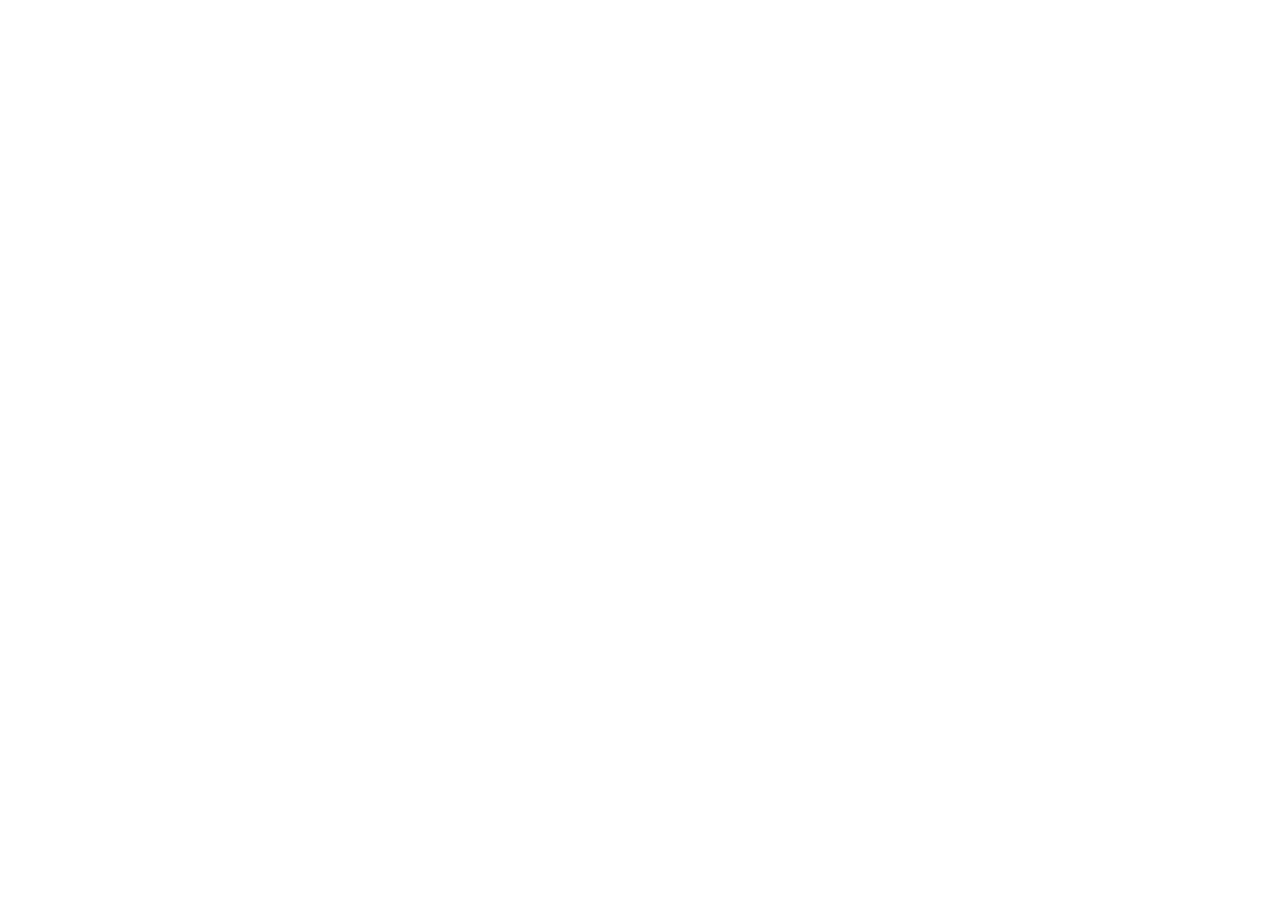
==== frontend/index.html @ f8ec0235 "LLM first commit" ====
<!DOCTYPE html>
<html>
<head>
    <title>Skopos Test</title>
</head>
<body>
    <div id="output"></div>
    <script>
        const output = document.getElementById('output');
        
        // Simulate a profile submission
        const profile = {
            education_level: "Bachelor's",
            field_of_study: "Computer Science",
            current_skills: ["Python", "JavaScript"],
            interests: ["AI"],
            experience_level: "mid",
            learning_preferences: ["video"],
            available_hours_per_week: 10,
            career_goals: "Become an AI Engineer"
        };
        
        const eventSource = new EventSource('/api/v1/recommendations/stream');
        
        eventSource.addEventListener('section', (e) => {
            const data = JSON.parse(e.data);
            output.innerHTML += `<h2>${data.section}</h2>`;
        });
        
        eventSource.addEventListener('chunk', (e) => {
            const data = JSON.parse(e.data);
            output.innerHTML += data.text;
        });
        
        eventSource.addEventListener('done', () => {
            output.innerHTML += '<p>Complete!</p>';
        });
    </script>
</body>
</html>
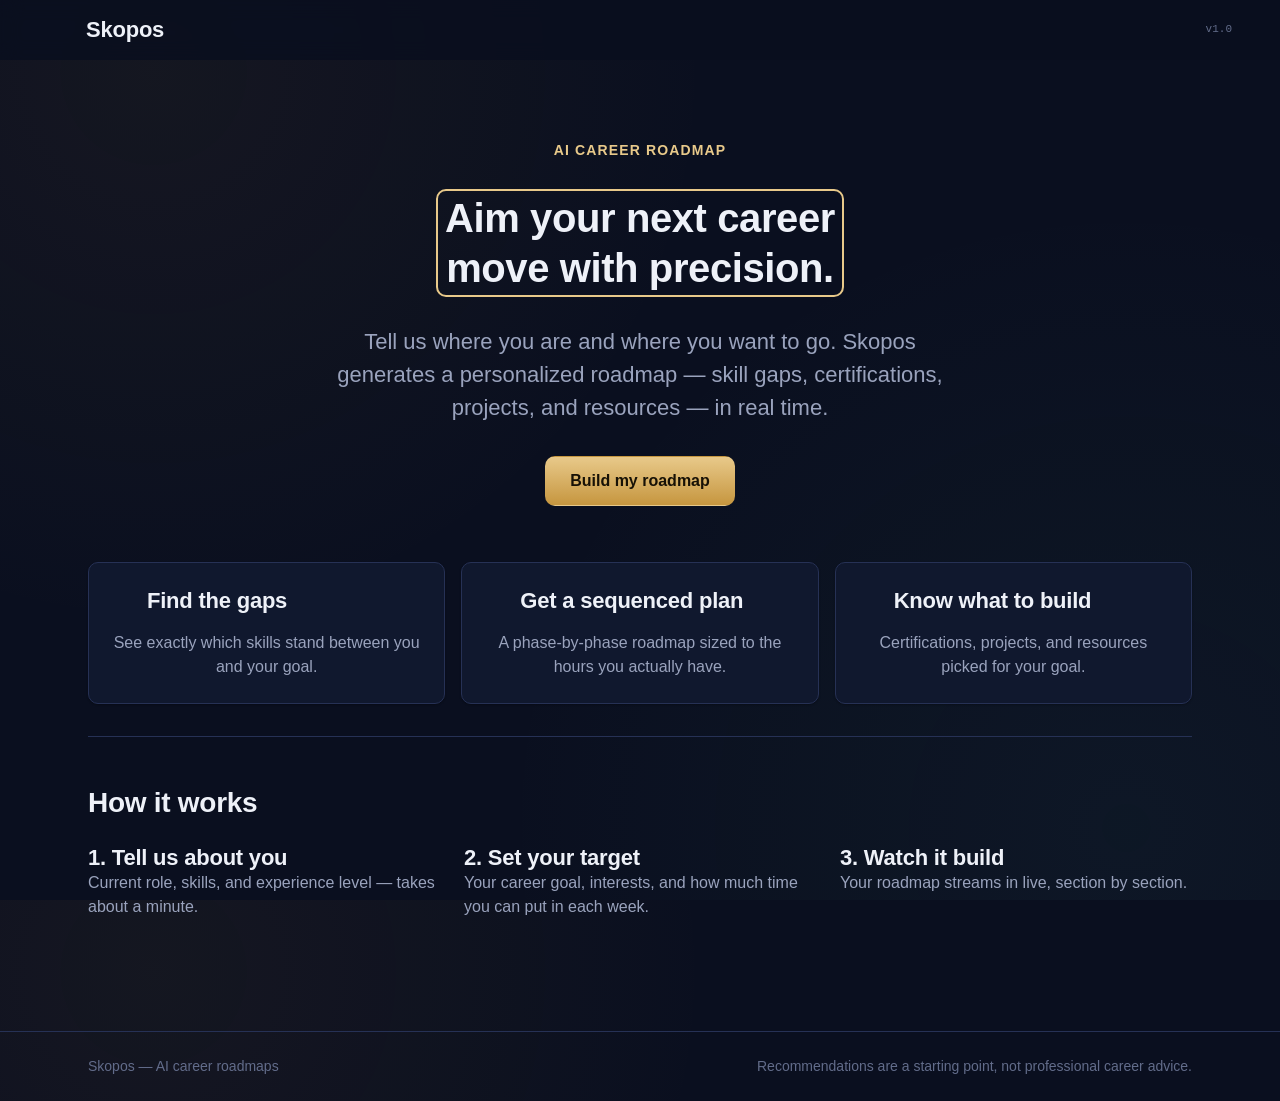
==== commit c788d35e: "Add frontend changes" ====
--- a/frontend/index.html
+++ b/frontend/index.html
@@ -1,40 +1,265 @@
 <!DOCTYPE html>
-<html>
+<html lang="en">
+
 <head>
-    <title>Skopos Test</title>
+    <meta charset="UTF-8" />
+    <meta name="viewport" content="width=device-width, initial-scale=1.0" />
+    <title>Skopos — Your AI Career Roadmap</title>
+    <meta name="description"
+        content="Answer a few questions and get a personalized career roadmap: skill gaps, certifications, projects, and resources — generated for you." />
+    <link rel="icon" type="image/svg+xml" href="favicon.svg" />
+    <link rel="stylesheet" href="assets/css/base.css" />
+    <link rel="stylesheet" href="assets/css/layout.css" />
+    <link rel="stylesheet" href="assets/css/components.css" />
 </head>
+
 <body>
-    <div id="output"></div>
-    <script>
-        const output = document.getElementById('output');
-        
-        // Simulate a profile submission
-        const profile = {
-            education_level: "Bachelor's",
-            field_of_study: "Computer Science",
-            current_skills: ["Python", "JavaScript"],
-            interests: ["AI"],
-            experience_level: "mid",
-            learning_preferences: ["video"],
-            available_hours_per_week: 10,
-            career_goals: "Become an AI Engineer"
-        };
-        
-        const eventSource = new EventSource('/api/v1/recommendations/stream');
-        
-        eventSource.addEventListener('section', (e) => {
-            const data = JSON.parse(e.data);
-            output.innerHTML += `<h2>${data.section}</h2>`;
-        });
-        
-        eventSource.addEventListener('chunk', (e) => {
-            const data = JSON.parse(e.data);
-            output.innerHTML += data.text;
-        });
-        
-        eventSource.addEventListener('done', () => {
-            output.innerHTML += '<p>Complete!</p>';
-        });
-    </script>
+    <a href="#main-content" class="u-skip-link">Skip to content</a>
+
+    <div class="app-shell">
+        <header id="navbar-mount"></header>
+
+        <main id="main-content" class="app-main">
+            <div id="error-banner-slot" class="error-banner-slot" aria-live="assertive"></div>
+
+            <!-- ============ LANDING VIEW ============ -->
+            <section id="view-landing" class="view">
+                <div class="container">
+                    <div class="hero reticle">
+                        <span class="hero__eyebrow">AI career roadmap</span>
+                        <h1 class="hero__title" tabindex="-1">Aim your next career move with precision.</h1>
+                        <p class="hero__subtitle">
+                            Tell us where you are and where you want to go. Skopos generates a personalized
+                            roadmap — skill gaps, certifications, projects, and resources — in real time.
+                        </p>
+                        <div class="hero__cta">
+                            <button type="button" id="start-btn" class="btn btn--primary">Build my roadmap</button>
+                        </div>
+
+                        <div class="value-props">
+                            <div class="card">
+                                <div class="card__header">
+                                    <span class="card__icon" data-icon="icon-skill-gap"></span>
+                                    <h3 class="card__title">Find the gaps</h3>
+                                </div>
+                                <p class="card__body">See exactly which skills stand between you and your goal.</p>
+                            </div>
+                            <div class="card">
+                                <div class="card__header">
+                                    <span class="card__icon" data-icon="icon-roadmap"></span>
+                                    <h3 class="card__title">Get a sequenced plan</h3>
+                                </div>
+                                <p class="card__body">A phase-by-phase roadmap sized to the hours you actually have.</p>
+                            </div>
+                            <div class="card">
+                                <div class="card__header">
+                                    <span class="card__icon" data-icon="icon-certification"></span>
+                                    <h3 class="card__title">Know what to build</h3>
+                                </div>
+                                <p class="card__body">Certifications, projects, and resources picked for your goal.</p>
+                            </div>
+                        </div>
+                    </div>
+
+                    <div class="how-it-works">
+                        <h2>How it works</h2>
+                        <div class="how-it-works__steps">
+                            <div>
+                                <h3>1. Tell us about you</h3>
+                                <p>Current role, skills, and experience level — takes about a minute.</p>
+                            </div>
+                            <div>
+                                <h3>2. Set your target</h3>
+                                <p>Your career goal, interests, and how much time you can put in each week.</p>
+                            </div>
+                            <div>
+                                <h3>3. Watch it build</h3>
+                                <p>Your roadmap streams in live, section by section.</p>
+                            </div>
+                        </div>
+                    </div>
+                </div>
+            </section>
+
+            <!-- ============ FORM / WIZARD VIEW ============ -->
+            <section id="view-form" class="view u-hidden">
+                <div class="container form-view">
+                    <form id="profile-form" novalidate>
+
+                        <!-- Step 1: Background -->
+                        <div class="wizard__step reticle" data-step="background" id="step-background">
+                            <h2 tabindex="-1">Your background</h2>
+
+                            <div class="form__field" id="field-currentRole">
+                                <label class="form__label" for="input-currentRole">Current role</label>
+                                <input class="form__control" type="text" id="input-currentRole" name="currentRole"
+                                    placeholder="e.g. Frontend Developer, Student, Career switcher"
+                                    autocomplete="off" />
+                                <p class="form__error" id="error-currentRole" role="alert"></p>
+                            </div>
+
+                            <div class="form__field" id="field-experienceLevel">
+                                <span class="form__label" id="label-experienceLevel">Experience level</span>
+                                <div class="segmented" role="group" aria-labelledby="label-experienceLevel"
+                                    data-field="experienceLevel">
+                                    <button type="button" class="segmented__option" data-value="student"
+                                        aria-pressed="false">Student</button>
+                                    <button type="button" class="segmented__option" data-value="0-2"
+                                        aria-pressed="false">0–2 yrs</button>
+                                    <button type="button" class="segmented__option" data-value="3-5"
+                                        aria-pressed="false">3–5 yrs</button>
+                                    <button type="button" class="segmented__option" data-value="6-10"
+                                        aria-pressed="false">6–10 yrs</button>
+                                    <button type="button" class="segmented__option" data-value="10+"
+                                        aria-pressed="false">10+ yrs</button>
+                                </div>
+                                <p class="form__error" id="error-experienceLevel" role="alert"></p>
+                            </div>
+
+                            <div class="form__field" id="field-skills">
+                                <label class="form__label" for="input-skills">
+                                    Current skills <span class="form__label-optional">(optional, up to 30)</span>
+                                </label>
+                                <div id="chip-mount-skills"></div>
+                                <p class="form__hint">Press Enter or comma after each skill.</p>
+                                <p class="form__error" id="error-skills" role="alert"></p>
+                            </div>
+
+                            <div class="form__actions form__actions--end">
+                                <button type="button" class="btn btn--primary" data-action="next">Next</button>
+                            </div>
+                        </div>
+
+                        <!-- Step 2: Goals -->
+                        <div class="wizard__step reticle u-hidden" data-step="goals" id="step-goals" aria-hidden="true">
+                            <h2 tabindex="-1">Your goals</h2>
+
+                            <div class="form__field" id="field-careerGoal">
+                                <label class="form__label" for="input-careerGoal">Career goal</label>
+                                <textarea class="form__control" id="input-careerGoal" name="careerGoal"
+                                    placeholder="e.g. I want to become a senior frontend engineer specializing in accessible, performant web apps within 2 years."
+                                    maxlength="500"></textarea>
+                                <p class="form__counter" id="counter-careerGoal">0 / 500</p>
+                                <p class="form__error" id="error-careerGoal" role="alert"></p>
+                            </div>
+
+                            <div class="form__field" id="field-interests">
+                                <label class="form__label" for="input-interests">Interests (1–15)</label>
+                                <div id="chip-mount-interests"></div>
+                                <p class="form__hint">e.g. accessibility, design systems, backend architecture.</p>
+                                <p class="form__error" id="error-interests" role="alert"></p>
+                            </div>
+
+                            <div class="form__actions">
+                                <button type="button" class="btn btn--secondary" data-action="back">Back</button>
+                                <button type="button" class="btn btn--primary" data-action="next">Next</button>
+                            </div>
+                        </div>
+
+                        <!-- Step 3: Availability -->
+                        <div class="wizard__step reticle u-hidden" data-step="availability" id="step-availability"
+                            aria-hidden="true">
+                            <h2 tabindex="-1">Your availability</h2>
+
+                            <div class="form__field" id="field-targetTimeline">
+                                <span class="form__label" id="label-targetTimeline">Target timeline</span>
+                                <div class="segmented" role="group" aria-labelledby="label-targetTimeline"
+                                    data-field="targetTimeline">
+                                    <button type="button" class="segmented__option" data-value="3mo"
+                                        aria-pressed="false">3 months</button>
+                                    <button type="button" class="segmented__option" data-value="6mo"
+                                        aria-pressed="false">6 months</button>
+                                    <button type="button" class="segmented__option" data-value="1yr"
+                                        aria-pressed="false">1 year</button>
+                                    <button type="button" class="segmented__option" data-value="2yr+"
+                                        aria-pressed="false">2+ years</button>
+                                </div>
+                                <p class="form__error" id="error-targetTimeline" role="alert"></p>
+                            </div>
+
+                            <div class="form__field" id="field-hoursPerWeek">
+                                <label class="form__label" for="input-hoursPerWeek">Hours per week you can
+                                    commit</label>
+                                <div class="form__range-row">
+                                    <input type="range" id="input-hoursPerWeek" min="1" max="80" step="1" value="10" />
+                                    <span class="form__range-value" id="value-hoursPerWeek">10 hrs</span>
+                                </div>
+                                <p class="form__error" id="error-hoursPerWeek" role="alert"></p>
+                            </div>
+
+                            <div class="form__field" id="field-learningStyle">
+                                <span class="form__label" id="label-learningStyle">Preferred learning style</span>
+                                <div class="segmented" role="group" aria-labelledby="label-learningStyle"
+                                    data-field="learningStyle">
+                                    <button type="button" class="segmented__option" data-value="self-paced"
+                                        aria-pressed="false">Self-paced</button>
+                                    <button type="button" class="segmented__option" data-value="structured"
+                                        aria-pressed="false">Structured courses</button>
+                                    <button type="button" class="segmented__option" data-value="project-based"
+                                        aria-pressed="false">Project-based</button>
+                                    <button type="button" class="segmented__option" data-value="mixed"
+                                        aria-pressed="false">Mixed</button>
+                                </div>
+                                <p class="form__error" id="error-learningStyle" role="alert"></p>
+                            </div>
+
+                            <div class="form__actions">
+                                <button type="button" class="btn btn--secondary" data-action="back">Back</button>
+                                <button type="button" class="btn btn--primary" data-action="next">Next</button>
+                            </div>
+                        </div>
+
+                        <!-- Step 4: Review -->
+                        <div class="wizard__step reticle u-hidden" data-step="review" id="step-review"
+                            aria-hidden="true">
+                            <h2 tabindex="-1">Review your answers</h2>
+                            <div class="review__list" id="review-list"></div>
+                            <div class="form__actions">
+                                <button type="button" class="btn btn--secondary" data-action="back">Back</button>
+                                <button type="submit" class="btn btn--primary" id="submit-btn">
+                                    <span class="btn__label">Generate my roadmap</span>
+                                    <span class="btn__spinner"><span class="spinner spinner--sm"></span></span>
+                                </button>
+                            </div>
+                        </div>
+
+                    </form>
+                </div>
+            </section>
+
+            <!-- ============ LOADING VIEW ============ -->
+            <section id="view-loading" class="view u-hidden">
+                <div class="container loading-view">
+                    <h2 tabindex="-1" class="loading__status" id="loading-status">Building your roadmap…</h2>
+                    <div id="results-sections" class="results__sections"></div>
+                </div>
+            </section>
+
+            <!-- ============ RESULTS VIEW ============ -->
+            <section id="view-results" class="view u-hidden">
+                <div class="container results-view">
+                    <div class="results__header">
+                        <h2 tabindex="-1">Your roadmap</h2>
+                        <div class="results__actions">
+                            <button type="button" class="btn btn--ghost" id="copy-btn">Copy as text</button>
+                            <button type="button" class="btn btn--ghost" id="download-btn">Download</button>
+                            <button type="button" class="btn btn--secondary" id="start-over-btn">Start over</button>
+                        </div>
+                    </div>
+                    <div id="results-sections-final" class="results__sections"></div>
+                </div>
+            </section>
+        </main>
+
+        <footer class="site-footer">
+            <div class="container site-footer__row">
+                <span>Skopos — AI career roadmaps</span>
+                <span>Recommendations are a starting point, not professional career advice.</span>
+            </div>
+        </footer>
+    </div>
+
+    <script type="module" src="assets/js/main.js"></script>
 </body>
+
 </html>
--- a/frontend/assets/css/base.css
+++ b/frontend/assets/css/base.css
@@ -0,0 +1,243 @@
+/* base.css — resets, design tokens (CSS custom properties), base typography */
+
+/* ---------- Design Tokens ---------- */
+:root {
+  /* Color — deep navy field with a brass instrument accent (reticle/optics motif) */
+  --color-bg: #0a0f1f;
+  --color-bg-subtle: #10182e;
+  --color-bg-elevated: #16203c;
+  --color-primary: #c6963f;
+  --color-primary-dark: #a67a2c;
+  --color-primary-tint: #e8c98a;
+  --color-secondary: #4fb8a6;
+  --color-error: #ef5f5f;
+  --color-error-tint: #3a1f24;
+  --color-warning: #e0a83e;
+  --color-warning-tint: #362a15;
+  --color-text: #eef1f8;
+  --color-text-muted: #9aa3bd;
+  --color-text-faint: #626c8a;
+  --color-border: #263155;
+  --color-border-strong: #3a4770;
+  --color-focus-ring: #e8c98a;
+
+  /* Typography */
+  --font-family-base: -apple-system, BlinkMacSystemFont, "Segoe UI", Roboto, Helvetica, Arial, sans-serif;
+  --font-family-mono: ui-monospace, "SFMono-Regular", Menlo, Consolas, monospace;
+
+  --font-size-h1: 28px;
+  --font-size-h2: 22px;
+  --font-size-h3: 18px;
+  --font-size-body: 15px;
+  --font-size-small: 13px;
+  --font-size-micro: 11px;
+
+  --font-weight-regular: 400;
+  --font-weight-semibold: 600;
+  --font-weight-bold: 700;
+
+  --line-height-heading: 1.25;
+  --line-height-body: 1.5;
+
+  /* Spacing scale (8px base) */
+  --space-1: 4px;
+  --space-2: 8px;
+  --space-3: 12px;
+  --space-4: 16px;
+  --space-5: 24px;
+  --space-6: 32px;
+  --space-7: 48px;
+  --space-8: 64px;
+
+  /* Radius */
+  --radius-sm: 6px;
+  --radius-md: 10px;
+  --radius-lg: 16px;
+  --radius-full: 999px;
+
+  /* Shadow */
+  --shadow-sm: 0 1px 2px rgba(0, 0, 0, 0.3);
+  --shadow-md: 0 4px 16px rgba(0, 0, 0, 0.4);
+  --shadow-lg: 0 16px 48px rgba(0, 0, 0, 0.55);
+
+  /* Motion */
+  --duration-fast: 120ms;
+  --duration-base: 200ms;
+  --easing-standard: cubic-bezier(0.2, 0, 0, 1);
+
+  /* Layout */
+  --content-max-width: 1200px;
+  --form-max-width: 720px;
+  --touch-target-min: 44px;
+}
+
+@media (min-width: 481px) {
+  :root {
+    --font-size-h1: 40px;
+    --font-size-h2: 28px;
+    --font-size-h3: 22px;
+    --font-size-body: 16px;
+    --font-size-small: 14px;
+  }
+}
+
+/* ---------- Reset ---------- */
+*,
+*::before,
+*::after {
+  box-sizing: border-box;
+}
+
+html,
+body {
+  height: 100%;
+}
+
+body {
+  margin: 0;
+  font-family: var(--font-family-base);
+  font-size: var(--font-size-body);
+  line-height: var(--line-height-body);
+  color: var(--color-text);
+  background-color: var(--color-bg);
+  background-image:
+    radial-gradient(circle at 12% 8%, rgba(198, 150, 63, 0.06), transparent 40%),
+    radial-gradient(circle at 88% 92%, rgba(79, 184, 166, 0.05), transparent 45%);
+  -webkit-font-smoothing: antialiased;
+  text-rendering: optimizeLegibility;
+}
+
+img,
+svg {
+  display: block;
+  max-width: 100%;
+}
+
+h1,
+h2,
+h3,
+h4,
+p,
+figure {
+  margin: 0;
+}
+
+h1,
+h2,
+h3,
+h4 {
+  font-weight: var(--font-weight-bold);
+  line-height: var(--line-height-heading);
+  letter-spacing: -0.01em;
+}
+
+h1 {
+  font-size: var(--font-size-h1);
+}
+
+h2 {
+  font-size: var(--font-size-h2);
+}
+
+h3 {
+  font-size: var(--font-size-h3);
+  font-weight: var(--font-weight-semibold);
+}
+
+p {
+  color: var(--color-text-muted);
+}
+
+a {
+  color: var(--color-primary-tint);
+  text-decoration-color: rgba(230, 201, 138, 0.4);
+  text-underline-offset: 3px;
+}
+
+a:hover {
+  text-decoration-color: currentColor;
+}
+
+button,
+input,
+textarea,
+select {
+  font: inherit;
+  color: inherit;
+}
+
+button {
+  cursor: pointer;
+  background: none;
+  border: none;
+}
+
+ul,
+ol {
+  margin: 0;
+  padding: 0;
+  list-style: none;
+}
+
+/* ---------- Focus ---------- */
+:focus {
+  outline: none;
+}
+
+:focus-visible {
+  outline: 2px solid var(--color-focus-ring);
+  outline-offset: 2px;
+  border-radius: var(--radius-sm);
+}
+
+/* ---------- Selection ---------- */
+::selection {
+  background: rgba(198, 150, 63, 0.35);
+  color: var(--color-text);
+}
+
+/* ---------- Utilities ---------- */
+.u-hidden {
+  display: none !important;
+}
+
+.u-sr-only {
+  position: absolute;
+  width: 1px;
+  height: 1px;
+  padding: 0;
+  margin: -1px;
+  overflow: hidden;
+  clip: rect(0, 0, 0, 0);
+  white-space: nowrap;
+  border: 0;
+}
+
+.u-skip-link {
+  position: absolute;
+  left: var(--space-3);
+  top: -100px;
+  background: var(--color-primary);
+  color: #14161a;
+  padding: var(--space-2) var(--space-4);
+  border-radius: var(--radius-sm);
+  font-weight: var(--font-weight-semibold);
+  z-index: 100;
+  transition: top var(--duration-base) var(--easing-standard);
+}
+
+.u-skip-link:focus {
+  top: var(--space-3);
+}
+
+/* ---------- Reduced motion ---------- */
+@media (prefers-reduced-motion: reduce) {
+  *,
+  *::before,
+  *::after {
+    animation-duration: 0.01ms !important;
+    animation-iteration-count: 1 !important;
+    transition-duration: 0.01ms !important;
+    scroll-behavior: auto !important;
+  }
+}
--- a/frontend/assets/css/layout.css
+++ b/frontend/assets/css/layout.css
@@ -0,0 +1,229 @@
+/* layout.css — page structure, containers, grid systems, breakpoints */
+
+html {
+  scroll-behavior: smooth;
+}
+
+.container {
+  width: 100%;
+  max-width: var(--content-max-width);
+  margin-inline: auto;
+  padding-inline: var(--space-4);
+}
+
+@media (min-width: 1025px) {
+  .container {
+    padding-inline: var(--space-7);
+  }
+}
+
+.view {
+  min-height: calc(100vh - 64px);
+  padding-block: var(--space-6) var(--space-8);
+}
+
+/* ---------- App shell ---------- */
+.app-shell {
+  display: flex;
+  flex-direction: column;
+  min-height: 100vh;
+}
+
+.app-main {
+  flex: 1;
+}
+
+/* ---------- Hero ---------- */
+.hero {
+  display: grid;
+  gap: var(--space-6);
+  padding-block: var(--space-7) var(--space-6);
+  text-align: center;
+}
+
+.hero__eyebrow {
+  display: inline-flex;
+  align-items: center;
+  gap: var(--space-2);
+  justify-self: center;
+  color: var(--color-primary-tint);
+  font-size: var(--font-size-small);
+  font-weight: var(--font-weight-semibold);
+  letter-spacing: 0.08em;
+  text-transform: uppercase;
+}
+
+.hero__title {
+  max-width: 18ch;
+  margin-inline: auto;
+}
+
+.hero__subtitle {
+  max-width: 52ch;
+  margin-inline: auto;
+  font-size: var(--font-size-h3);
+}
+
+.hero__cta {
+  justify-self: center;
+}
+
+.value-props {
+  display: grid;
+  grid-template-columns: 1fr;
+  gap: var(--space-4);
+  margin-top: var(--space-5);
+}
+
+@media (min-width: 481px) {
+  .value-props {
+    grid-template-columns: repeat(3, 1fr);
+  }
+}
+
+/* ---------- How it works ---------- */
+.how-it-works {
+  padding-block: var(--space-7);
+  border-top: 1px solid var(--color-border);
+}
+
+.how-it-works__steps {
+  display: grid;
+  grid-template-columns: 1fr;
+  gap: var(--space-5);
+  margin-top: var(--space-5);
+}
+
+@media (min-width: 481px) {
+  .how-it-works__steps {
+    grid-template-columns: repeat(3, 1fr);
+  }
+}
+
+/* ---------- Form / wizard ---------- */
+.form-view {
+  max-width: var(--form-max-width);
+  margin-inline: auto;
+}
+
+.wizard__step {
+  display: grid;
+  gap: var(--space-4);
+}
+
+.form__field {
+  display: grid;
+  gap: var(--space-2);
+  width: 100%;
+}
+
+.form__actions {
+  display: flex;
+  justify-content: space-between;
+  gap: var(--space-3);
+  margin-top: var(--space-6);
+}
+
+.form__actions--end {
+  justify-content: flex-end;
+}
+
+/* ---------- Review ---------- */
+.review__list {
+  display: grid;
+  gap: var(--space-4);
+}
+
+.review__row {
+  display: flex;
+  justify-content: space-between;
+  align-items: baseline;
+  gap: var(--space-4);
+  padding-block: var(--space-3);
+  border-bottom: 1px solid var(--color-border);
+}
+
+/* ---------- Loading ---------- */
+.loading-view {
+  max-width: var(--content-max-width);
+  margin-inline: auto;
+}
+
+.loading__status {
+  text-align: center;
+  margin-bottom: var(--space-5);
+  color: var(--color-text-muted);
+}
+
+/* ---------- Results ---------- */
+.results-view {
+  max-width: var(--content-max-width);
+  margin-inline: auto;
+}
+
+.results__header {
+  display: flex;
+  align-items: center;
+  justify-content: space-between;
+  flex-wrap: wrap;
+  gap: var(--space-3);
+  margin-bottom: var(--space-6);
+}
+
+.results__actions {
+  display: flex;
+  gap: var(--space-3);
+  flex-wrap: wrap;
+}
+
+.results__sections {
+  display: grid;
+  gap: var(--space-5);
+}
+
+.card-grid {
+  display: grid;
+  gap: var(--space-4);
+  grid-template-columns: repeat(auto-fit, minmax(240px, 1fr));
+  margin-top: var(--space-4);
+}
+
+/* ---------- Error banner placement ---------- */
+.error-banner-slot {
+  max-width: var(--content-max-width);
+  margin-inline: auto;
+  padding-inline: var(--space-4);
+}
+
+/* ---------- Footer ---------- */
+.site-footer {
+  border-top: 1px solid var(--color-border);
+  padding-block: var(--space-5);
+}
+
+.site-footer__row {
+  display: flex;
+  justify-content: space-between;
+  align-items: center;
+  flex-wrap: wrap;
+  gap: var(--space-2);
+  font-size: var(--font-size-small);
+  color: var(--color-text-faint);
+}
+
+@media (max-width: 480px) {
+  .site-footer__row {
+    justify-content: center;
+    text-align: center;
+    flex-direction: column;
+  }
+}
+
+/* ---------- 404 ---------- */
+.not-found {
+  min-height: 100vh;
+  display: grid;
+  place-items: center;
+  text-align: center;
+  padding: var(--space-6);
+}
--- a/frontend/assets/css/components.css
+++ b/frontend/assets/css/components.css
@@ -0,0 +1,881 @@
+/* components.css — all component-level styles (BEM-like naming) */
+
+/* ============================================================
+   Signature element: reticle corner brackets — a targeting/optics
+   motif that echoes "Skopos" (Greek: target/aim). Used sparingly
+   on the active wizard step, hero focal point, and card hover.
+   ============================================================ */
+.reticle {
+  position: relative;
+}
+
+.reticle::before,
+.reticle::after,
+.reticle > .reticle__br,
+.reticle > .reticle__bl {
+  content: "";
+  position: absolute;
+  width: 14px;
+  height: 14px;
+  border-color: var(--color-primary);
+  opacity: 0;
+  transition: opacity var(--duration-base) var(--easing-standard);
+}
+
+.reticle::before {
+  top: -6px;
+  left: -6px;
+  border-top: 2px solid;
+  border-left: 2px solid;
+}
+
+.reticle::after {
+  top: -6px;
+  right: -6px;
+  border-top: 2px solid;
+  border-right: 2px solid;
+}
+
+.reticle--active::before,
+.reticle--active::after {
+  opacity: 1;
+}
+
+/* ============================================================
+   Navbar
+   ============================================================ */
+.navbar {
+  position: sticky;
+  top: 0;
+  z-index: 40;
+  display: flex;
+  align-items: center;
+  justify-content: space-between;
+  gap: var(--space-4);
+  padding: var(--space-3) var(--space-4);
+  background: rgba(10, 15, 31, 0.85);
+  backdrop-filter: blur(10px);
+  border-bottom: 1px solid transparent;
+  transition: border-color var(--duration-base) var(--easing-standard), box-shadow var(--duration-base) var(--easing-standard);
+}
+
+.navbar--scrolled {
+  border-bottom-color: var(--color-border);
+  box-shadow: var(--shadow-sm);
+}
+
+@media (min-width: 1025px) {
+  .navbar {
+    padding-inline: var(--space-7);
+  }
+}
+
+.navbar__logo {
+  display: flex;
+  align-items: center;
+  gap: var(--space-2);
+  font-weight: var(--font-weight-bold);
+  font-size: var(--font-size-h3);
+  letter-spacing: -0.01em;
+  color: var(--color-text);
+  background: none;
+  border: none;
+  cursor: pointer;
+}
+
+.navbar__logo-mark {
+  width: 24px;
+  height: 24px;
+  color: var(--color-primary);
+  flex-shrink: 0;
+}
+
+.navbar__progress {
+  display: flex;
+  align-items: center;
+  gap: var(--space-3);
+  flex: 1;
+  justify-content: center;
+  max-width: 360px;
+}
+
+.navbar__progress-track {
+  position: relative;
+  flex: 1;
+  height: 4px;
+  border-radius: var(--radius-full);
+  background: var(--color-border);
+  overflow: hidden;
+}
+
+.navbar__progress-fill {
+  position: absolute;
+  inset: 0;
+  width: 0%;
+  background: linear-gradient(90deg, var(--color-primary-dark), var(--color-primary));
+  border-radius: var(--radius-full);
+  transition: width var(--duration-base) var(--easing-standard);
+}
+
+.navbar__progress-label {
+  font-size: var(--font-size-small);
+  color: var(--color-text-muted);
+  white-space: nowrap;
+  font-variant-numeric: tabular-nums;
+}
+
+.navbar__steps {
+  display: none;
+}
+
+@media (min-width: 481px) {
+  .navbar__steps {
+    display: flex;
+    gap: var(--space-2);
+  }
+
+  .navbar__progress-track,
+  .navbar__progress-label {
+    display: none;
+  }
+}
+
+.navbar__step {
+  display: flex;
+  align-items: center;
+  gap: var(--space-1);
+  font-size: var(--font-size-small);
+  color: var(--color-text-faint);
+}
+
+.navbar__step-dot {
+  width: 6px;
+  height: 6px;
+  border-radius: var(--radius-full);
+  background: var(--color-border-strong);
+}
+
+.navbar__step--active {
+  color: var(--color-primary-tint);
+  font-weight: var(--font-weight-semibold);
+}
+
+.navbar__step--active .navbar__step-dot {
+  background: var(--color-primary);
+}
+
+.navbar__step--done .navbar__step-dot {
+  background: var(--color-secondary);
+}
+
+.navbar__version {
+  font-size: var(--font-size-micro);
+  color: var(--color-text-faint);
+  font-family: var(--font-family-mono);
+}
+
+/* ============================================================
+   Buttons
+   ============================================================ */
+.btn {
+  display: inline-flex;
+  align-items: center;
+  justify-content: center;
+  gap: var(--space-2);
+  min-height: var(--touch-target-min);
+  padding: var(--space-3) var(--space-5);
+  border-radius: var(--radius-md);
+  font-size: var(--font-size-body);
+  font-weight: var(--font-weight-semibold);
+  border: 1px solid transparent;
+  transition: transform var(--duration-fast) var(--easing-standard), background-color var(--duration-base), border-color var(--duration-base), box-shadow var(--duration-base);
+  white-space: nowrap;
+}
+
+.btn:active {
+  transform: scale(0.98);
+}
+
+.btn:disabled {
+  cursor: not-allowed;
+  opacity: 0.45;
+  transform: none;
+}
+
+.btn--primary {
+  background: linear-gradient(180deg, var(--color-primary-tint), var(--color-primary));
+  color: #171106;
+}
+
+.btn--primary:hover:not(:disabled) {
+  box-shadow: 0 0 0 3px rgba(198, 150, 63, 0.22);
+}
+
+.btn--secondary {
+  background: transparent;
+  border-color: var(--color-border-strong);
+  color: var(--color-text);
+}
+
+.btn--secondary:hover:not(:disabled) {
+  border-color: var(--color-primary);
+  color: var(--color-primary-tint);
+}
+
+.btn--ghost {
+  background: var(--color-bg-elevated);
+  color: var(--color-text-muted);
+  border-color: var(--color-border);
+}
+
+.btn--ghost:hover:not(:disabled) {
+  color: var(--color-text);
+  border-color: var(--color-border-strong);
+}
+
+.btn--danger {
+  background: var(--color-error);
+  color: #2a0e0e;
+}
+
+.btn--full {
+  width: 100%;
+}
+
+.btn__spinner {
+  display: none;
+}
+
+.btn--loading .btn__label {
+  visibility: hidden;
+}
+
+.btn--loading .btn__spinner {
+  display: inline-flex;
+  position: absolute;
+}
+
+.btn {
+  position: relative;
+}
+
+/* ============================================================
+   Spinner
+   ============================================================ */
+.spinner {
+  width: 18px;
+  height: 18px;
+  border-radius: 50%;
+  border: 2px solid rgba(255, 255, 255, 0.35);
+  border-top-color: currentColor;
+  animation: spin 0.7s linear infinite;
+}
+
+.spinner--sm {
+  width: 14px;
+  height: 14px;
+  border-width: 2px;
+}
+
+@keyframes spin {
+  to {
+    transform: rotate(360deg);
+  }
+}
+
+/* ============================================================
+   Cards
+   ============================================================ */
+.card {
+  background: var(--color-bg-subtle);
+  border: 1px solid var(--color-border);
+  border-radius: var(--radius-md);
+  padding: var(--space-5);
+  box-shadow: var(--shadow-sm);
+}
+
+.card__header {
+  display: flex;
+  align-items: center;
+  gap: var(--space-3);
+  margin-bottom: var(--space-4);
+}
+
+.card__icon {
+  width: 22px;
+  height: 22px;
+  color: var(--color-primary);
+  flex-shrink: 0;
+}
+
+.card__title {
+  font-size: var(--font-size-h3);
+}
+
+.card__body {
+  color: var(--color-text-muted);
+  line-height: var(--line-height-body);
+}
+
+.card__body p + p {
+  margin-top: var(--space-3);
+}
+
+.card__body ul {
+  display: grid;
+  gap: var(--space-2);
+  margin-top: var(--space-3);
+}
+
+.card__body li {
+  position: relative;
+  padding-left: var(--space-4);
+}
+
+.card__body li::before {
+  content: "";
+  position: absolute;
+  left: 0;
+  top: 0.65em;
+  width: 5px;
+  height: 5px;
+  border-radius: var(--radius-full);
+  background: var(--color-primary);
+}
+
+.card__body strong {
+  color: var(--color-text);
+}
+
+.card--roadmap-phase {
+  border-left: 2px solid var(--color-primary);
+  padding-left: var(--space-4);
+  background: transparent;
+  border-top: none;
+  border-right: none;
+  border-bottom: none;
+  border-radius: 0;
+  box-shadow: none;
+  margin-bottom: var(--space-5);
+}
+
+.card--roadmap-phase .card__title {
+  font-size: var(--font-size-body);
+  color: var(--color-primary-tint);
+  text-transform: uppercase;
+  letter-spacing: 0.04em;
+  font-size: var(--font-size-small);
+}
+
+/* Streaming cursor */
+.stream-cursor::after {
+  content: "";
+  display: inline-block;
+  width: 2px;
+  height: 1em;
+  margin-left: 2px;
+  background: var(--color-primary);
+  vertical-align: text-bottom;
+  animation: blink 1s step-start infinite;
+}
+
+@keyframes blink {
+  50% {
+    opacity: 0;
+  }
+}
+
+/* ============================================================
+   Recommendation cards (certifications / projects / resources)
+   ============================================================ */
+.rec-card {
+  background: var(--color-bg-elevated);
+  border: 1px solid var(--color-border);
+  border-radius: var(--radius-md);
+  padding: var(--space-4);
+  display: grid;
+  gap: var(--space-2);
+  transition: border-color var(--duration-base), transform var(--duration-base);
+}
+
+.rec-card:hover {
+  border-color: var(--color-border-strong);
+  transform: translateY(-2px);
+}
+
+.rec-card__top {
+  display: flex;
+  align-items: flex-start;
+  justify-content: space-between;
+  gap: var(--space-2);
+}
+
+.rec-card__icon {
+  width: 18px;
+  height: 18px;
+  color: var(--color-secondary);
+  flex-shrink: 0;
+}
+
+.rec-card__title {
+  font-size: var(--font-size-body);
+  font-weight: var(--font-weight-semibold);
+}
+
+.rec-card__desc {
+  font-size: var(--font-size-small);
+  color: var(--color-text-muted);
+}
+
+.badge {
+  display: inline-flex;
+  align-items: center;
+  padding: 2px var(--space-2);
+  border-radius: var(--radius-full);
+  font-size: var(--font-size-micro);
+  font-weight: var(--font-weight-semibold);
+  text-transform: uppercase;
+  letter-spacing: 0.04em;
+  background: rgba(79, 184, 166, 0.15);
+  color: var(--color-secondary);
+  white-space: nowrap;
+}
+
+/* ============================================================
+   Form fields
+   ============================================================ */
+.form__label {
+  font-size: var(--font-size-small);
+  font-weight: var(--font-weight-semibold);
+  color: var(--color-text);
+}
+
+.form__label-optional {
+  color: var(--color-text-faint);
+  font-weight: var(--font-weight-regular);
+  text-transform: none;
+  margin-left: var(--space-1);
+}
+
+.form__hint {
+  font-size: var(--font-size-small);
+  color: var(--color-text-faint);
+}
+
+.form__control {
+  width: 100%;
+  min-height: var(--touch-target-min);
+  padding: var(--space-3) var(--space-4);
+  background: var(--color-bg-subtle);
+  border: 1px solid var(--color-border);
+  border-radius: var(--radius-sm);
+  color: var(--color-text);
+  transition: border-color var(--duration-base), box-shadow var(--duration-base);
+}
+
+.form__control::placeholder {
+  color: var(--color-text-faint);
+}
+
+.form__control:focus-visible {
+  border-color: var(--color-primary);
+  box-shadow: 0 0 0 3px rgba(198, 150, 63, 0.18);
+}
+
+textarea.form__control {
+  min-height: 120px;
+  resize: vertical;
+}
+
+.form__field--error .form__control {
+  border-color: var(--color-error);
+}
+
+.form__error {
+  display: flex;
+  align-items: center;
+  gap: var(--space-2);
+  font-size: var(--font-size-small);
+  color: var(--color-error);
+}
+
+.form__error:empty {
+  display: none;
+}
+
+.form__counter {
+  font-size: var(--font-size-small);
+  color: var(--color-text-faint);
+  text-align: right;
+}
+
+/* Segmented control */
+.segmented {
+  display: flex;
+  flex-wrap: wrap;
+  gap: var(--space-2);
+}
+
+.segmented__option {
+  min-height: var(--touch-target-min);
+  padding: var(--space-2) var(--space-4);
+  border-radius: var(--radius-sm);
+  border: 1px solid var(--color-border);
+  background: var(--color-bg-subtle);
+  color: var(--color-text-muted);
+  font-weight: var(--font-weight-semibold);
+  font-size: var(--font-size-small);
+  transition: all var(--duration-fast);
+}
+
+.segmented__option[aria-pressed="true"] {
+  border-color: var(--color-primary);
+  background: rgba(198, 150, 63, 0.14);
+  color: var(--color-primary-tint);
+}
+
+/* Range / number */
+.form__range-row {
+  display: flex;
+  align-items: center;
+  gap: var(--space-4);
+}
+
+.form__range-row input[type="range"] {
+  flex: 1;
+  accent-color: var(--color-primary);
+}
+
+.form__range-value {
+  min-width: 64px;
+  text-align: right;
+  font-variant-numeric: tabular-nums;
+  font-weight: var(--font-weight-semibold);
+  color: var(--color-primary-tint);
+}
+
+/* ============================================================
+   Chip input
+   ============================================================ */
+.chip-input {
+  display: flex;
+  flex-wrap: wrap;
+  gap: var(--space-2);
+  align-items: center;
+  min-height: var(--touch-target-min);
+  padding: var(--space-2);
+  background: var(--color-bg-subtle);
+  border: 1px solid var(--color-border);
+  border-radius: var(--radius-sm);
+}
+
+.chip-input:focus-within {
+  border-color: var(--color-primary);
+  box-shadow: 0 0 0 3px rgba(198, 150, 63, 0.18);
+}
+
+.chip-input__field {
+  flex: 1;
+  min-width: 120px;
+  background: none;
+  border: none;
+  padding: var(--space-2);
+  color: var(--color-text);
+}
+
+.chip-input__field:focus-visible {
+  outline: none;
+}
+
+.chip-input__chip {
+  display: inline-flex;
+  align-items: center;
+  gap: var(--space-1);
+  padding: var(--space-1) var(--space-1) var(--space-1) var(--space-3);
+  border-radius: var(--radius-full);
+  background: rgba(198, 150, 63, 0.16);
+  color: var(--color-primary-tint);
+  font-size: var(--font-size-small);
+  font-weight: var(--font-weight-semibold);
+}
+
+.chip-input__chip-remove {
+  display: inline-flex;
+  align-items: center;
+  justify-content: center;
+  width: 22px;
+  height: 22px;
+  border-radius: var(--radius-full);
+  color: inherit;
+}
+
+.chip-input__chip-remove:hover {
+  background: rgba(198, 150, 63, 0.28);
+}
+
+.chip-input__hidden-group {
+  position: absolute;
+  width: 1px;
+  height: 1px;
+  overflow: hidden;
+  clip: rect(0, 0, 0, 0);
+}
+
+.chip-input--at-max {
+  opacity: 0.85;
+}
+
+.chip-input__field:disabled {
+  cursor: not-allowed;
+}
+
+/* ============================================================
+   Alert (field-level)
+   ============================================================ */
+.alert {
+  display: flex;
+  align-items: flex-start;
+  gap: var(--space-2);
+  font-size: var(--font-size-small);
+}
+
+/* ============================================================
+   Error banner (top-level)
+   ============================================================ */
+.error-banner {
+  display: flex;
+  align-items: flex-start;
+  gap: var(--space-3);
+  padding: var(--space-4);
+  background: var(--color-error-tint);
+  border: 1px solid var(--color-error);
+  border-radius: var(--radius-md);
+  margin-bottom: var(--space-5);
+}
+
+.error-banner__icon {
+  width: 20px;
+  height: 20px;
+  color: var(--color-error);
+  flex-shrink: 0;
+  margin-top: 2px;
+}
+
+.error-banner__body {
+  flex: 1;
+  display: grid;
+  gap: var(--space-1);
+}
+
+.error-banner__message {
+  color: var(--color-text);
+  font-weight: var(--font-weight-semibold);
+}
+
+.error-banner__details {
+  font-size: var(--font-size-small);
+  color: var(--color-text-faint);
+}
+
+.error-banner__details summary {
+  cursor: pointer;
+}
+
+.error-banner__actions {
+  display: flex;
+  gap: var(--space-3);
+  margin-top: var(--space-2);
+}
+
+/* ============================================================
+   Skeleton loader
+   ============================================================ */
+.skeleton {
+  position: relative;
+  overflow: hidden;
+  background: var(--color-bg-elevated);
+  border-radius: var(--radius-sm);
+}
+
+.skeleton::after {
+  content: "";
+  position: absolute;
+  inset: 0;
+  background: linear-gradient(90deg, transparent, rgba(198, 150, 63, 0.12), transparent);
+  transform: translateX(-100%);
+  animation: shimmer 1.6s infinite;
+}
+
+@keyframes shimmer {
+  100% {
+    transform: translateX(100%);
+  }
+}
+
+.skeleton-card {
+  padding: var(--space-5);
+  border: 1px solid var(--color-border);
+  border-radius: var(--radius-md);
+  display: grid;
+  gap: var(--space-3);
+}
+
+.skeleton-line {
+  height: 12px;
+  border-radius: var(--radius-full);
+}
+
+.skeleton-line--title {
+  height: 16px;
+  width: 40%;
+}
+
+.skeleton-line--w80 {
+  width: 80%;
+}
+
+.skeleton-line--w60 {
+  width: 60%;
+}
+
+/* ============================================================
+   Toast
+   ============================================================ */
+.toast-region {
+  position: fixed;
+  bottom: var(--space-5);
+  left: 50%;
+  transform: translateX(-50%);
+  z-index: 100;
+  display: flex;
+  justify-content: center;
+}
+
+@media (min-width: 1025px) {
+  .toast-region {
+    left: auto;
+    right: var(--space-6);
+    bottom: var(--space-6);
+    transform: none;
+  }
+}
+
+.toast {
+  display: flex;
+  align-items: center;
+  gap: var(--space-2);
+  padding: var(--space-3) var(--space-4);
+  background: var(--color-bg-elevated);
+  border: 1px solid var(--color-border-strong);
+  border-radius: var(--radius-md);
+  box-shadow: var(--shadow-md);
+  color: var(--color-text);
+  font-size: var(--font-size-small);
+  animation: toast-in var(--duration-base) var(--easing-standard);
+}
+
+@keyframes toast-in {
+  from {
+    opacity: 0;
+    transform: translateY(8px);
+  }
+  to {
+    opacity: 1;
+    transform: translateY(0);
+  }
+}
+
+/* ============================================================
+   Modal
+   ============================================================ */
+.modal-overlay {
+  position: fixed;
+  inset: 0;
+  background: rgba(5, 8, 18, 0.7);
+  display: flex;
+  align-items: center;
+  justify-content: center;
+  padding: var(--space-4);
+  z-index: 90;
+}
+
+.modal {
+  width: 100%;
+  max-width: 420px;
+  background: var(--color-bg-subtle);
+  border: 1px solid var(--color-border-strong);
+  border-radius: var(--radius-lg);
+  padding: var(--space-6);
+  box-shadow: var(--shadow-lg);
+  display: grid;
+  gap: var(--space-4);
+}
+
+.modal__title {
+  font-size: var(--font-size-h3);
+}
+
+.modal__body {
+  color: var(--color-text-muted);
+}
+
+.modal__actions {
+  display: flex;
+  justify-content: flex-end;
+  gap: var(--space-3);
+}
+
+/* ============================================================
+   Accordion (results, mobile/tablet)
+   ============================================================ */
+.accordion__header {
+  display: flex;
+  align-items: center;
+  justify-content: space-between;
+  width: 100%;
+  cursor: pointer;
+}
+
+.accordion__chevron {
+  width: 18px;
+  height: 18px;
+  color: var(--color-text-faint);
+  transition: transform var(--duration-base) var(--easing-standard);
+  flex-shrink: 0;
+}
+
+.accordion__item[data-expanded="true"] .accordion__chevron {
+  transform: rotate(180deg);
+}
+
+.accordion__panel {
+  overflow: hidden;
+  max-height: 0;
+  transition: max-height var(--duration-base) var(--easing-standard);
+}
+
+.accordion__item[data-expanded="true"] .accordion__panel {
+  max-height: none;
+}
+
+@media (min-width: 1025px) {
+  .accordion__header {
+    cursor: default;
+    pointer-events: none;
+  }
+
+  .accordion__chevron {
+    display: none;
+  }
+
+  .accordion__panel {
+    max-height: none !important;
+  }
+}
+
+/* ============================================================
+   Step wizard indicator (mobile compact vs desktop labeled)
+   ============================================================ */
+.step-progress {
+  margin-bottom: var(--space-6);
+}
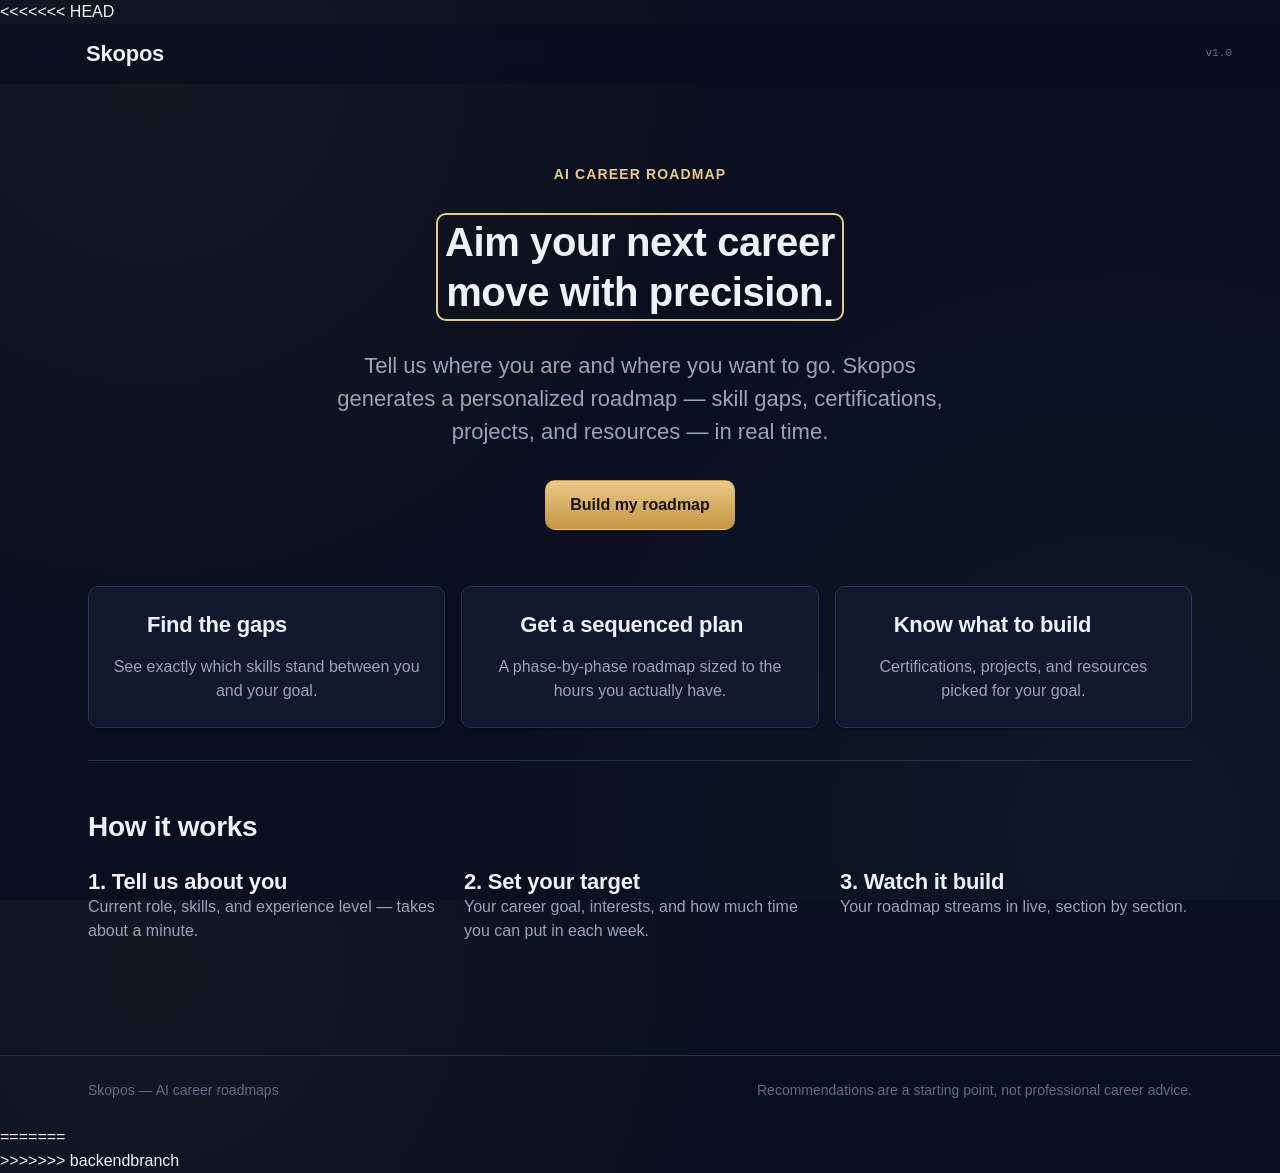
==== commit 07385832: "Merge branch 'backendbranch'" ====
--- a/frontend/index.html
+++ b/frontend/index.html
@@ -1,4 +1,5 @@
 <!DOCTYPE html>
+<<<<<<< HEAD
 <html lang="en">
 
 <head>
@@ -262,4 +263,44 @@
     <script type="module" src="assets/js/main.js"></script>
 </body>
 
+=======
+<html>
+<head>
+    <title>Skopos Test</title>
+</head>
+<body>
+    <div id="output"></div>
+    <script>
+        const output = document.getElementById('output');
+        
+        // Simulate a profile submission
+        const profile = {
+            education_level: "Bachelor's",
+            field_of_study: "Computer Science",
+            current_skills: ["Python", "JavaScript"],
+            interests: ["AI"],
+            experience_level: "mid",
+            learning_preferences: ["video"],
+            available_hours_per_week: 10,
+            career_goals: "Become an AI Engineer"
+        };
+        
+        const eventSource = new EventSource('/api/v1/recommendations/stream');
+        
+        eventSource.addEventListener('section', (e) => {
+            const data = JSON.parse(e.data);
+            output.innerHTML += `<h2>${data.section}</h2>`;
+        });
+        
+        eventSource.addEventListener('chunk', (e) => {
+            const data = JSON.parse(e.data);
+            output.innerHTML += data.text;
+        });
+        
+        eventSource.addEventListener('done', () => {
+            output.innerHTML += '<p>Complete!</p>';
+        });
+    </script>
+</body>
+>>>>>>> backendbranch
 </html>
